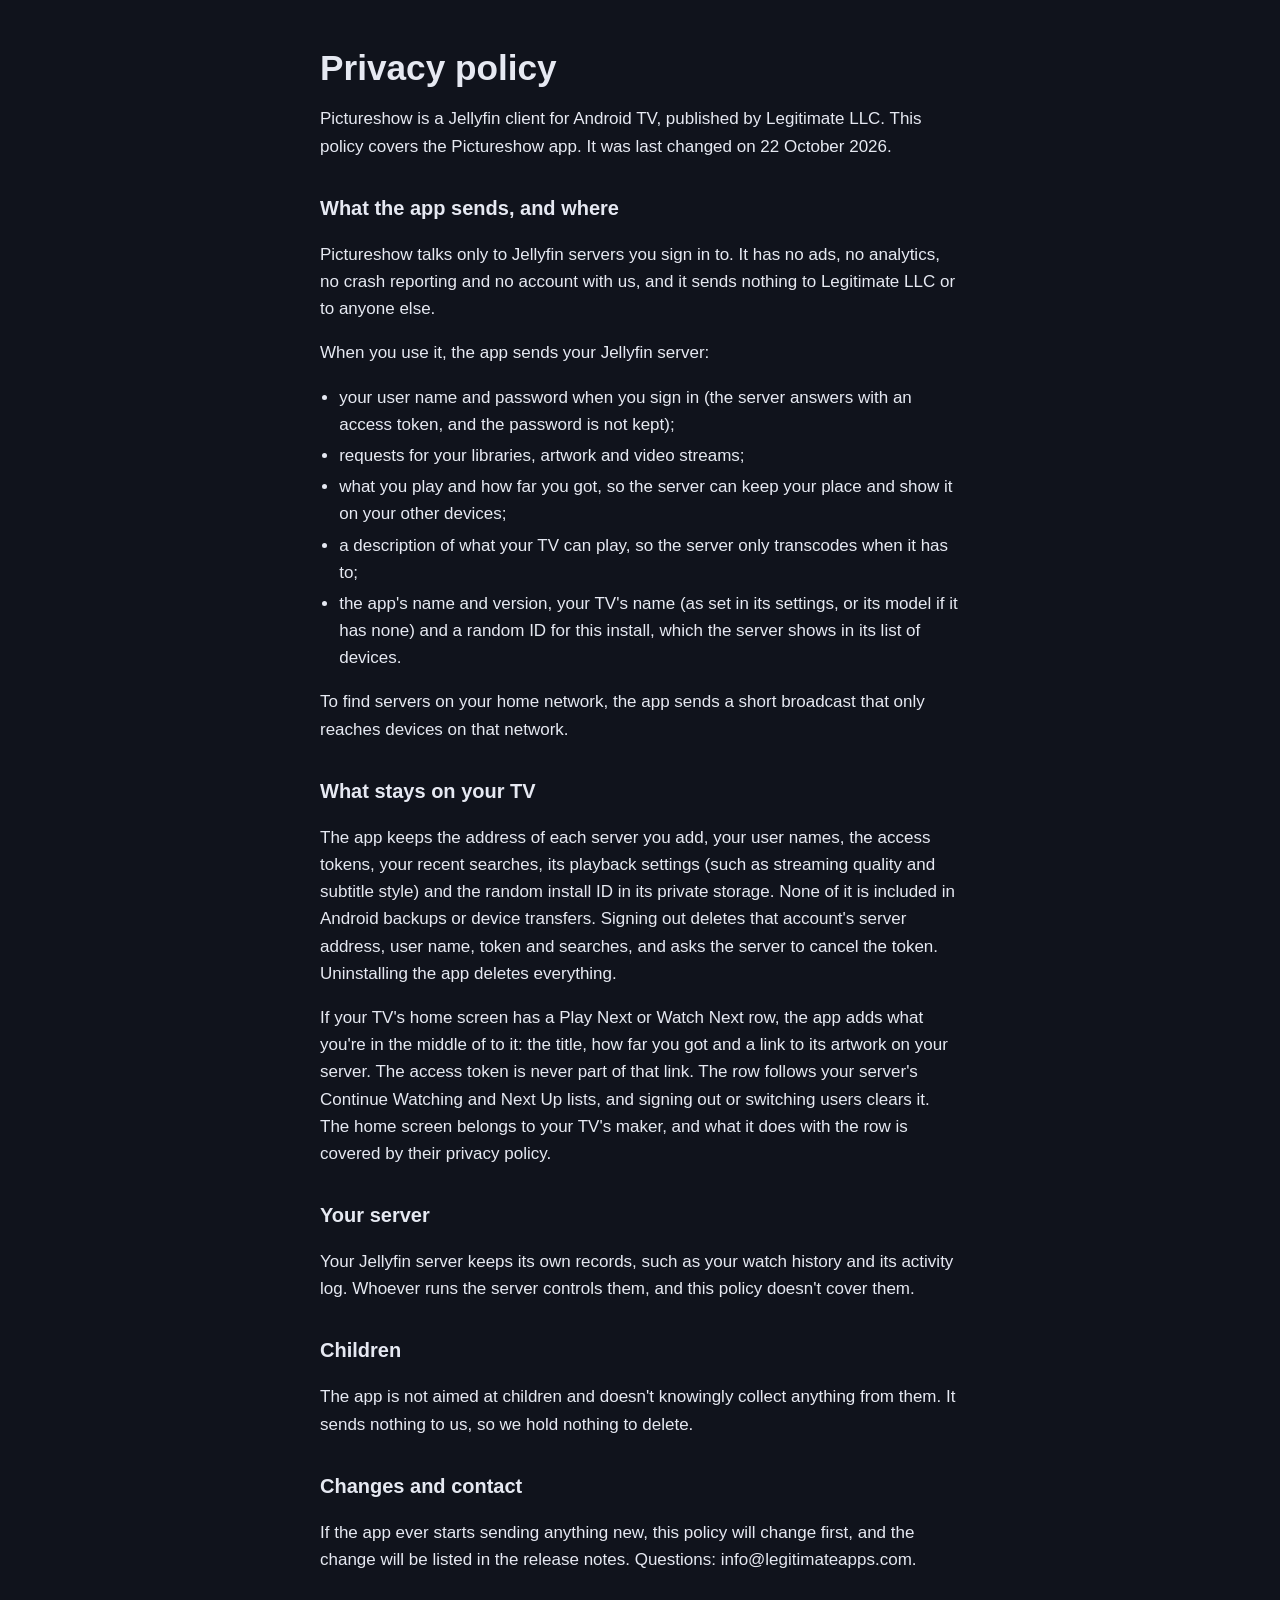
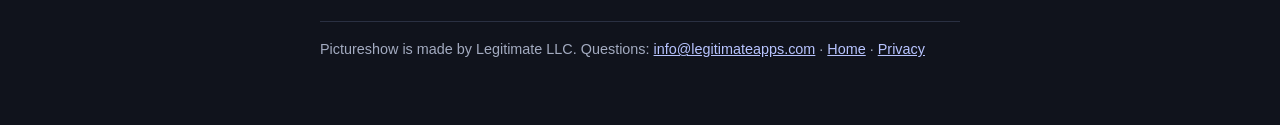
==== privacy/index.html @ 72995e78 "Home and privacy pages" ====
<!doctype html>
<html lang="en">
<head>
<meta charset="utf-8">
<meta name="viewport" content="width=device-width, initial-scale=1">
<title>Pictureshow privacy policy</title>
<style>
:root { --bg: #10131c; --card: #171b27; --ink: #e6e9f2; --muted: #a3abc0; --accent: #b8c4ff; --line: #2a3042; }
* { box-sizing: border-box; }
body { margin: 0; background: var(--bg); color: var(--ink);
  font: 17px/1.6 -apple-system, BlinkMacSystemFont, "Segoe UI", Roboto, "Helvetica Neue", Arial, sans-serif; }
main { max-width: 42rem; margin: 0 auto; padding: 48px 16px 64px; }
a { color: var(--accent); }
h1 { font-size: 2.2rem; line-height: 1.15; margin: 0 0 8px; }
h2 { font-size: 1.25rem; margin: 32px 0 8px; }
.mark { display: inline-grid; place-items: center; width: 64px; height: 64px; border-radius: 14px; background: var(--card);
  color: var(--accent); font-weight: 700; font-size: 38px; margin-bottom: 20px; }
.lede { color: var(--muted); font-size: 1.15rem; margin: 0 0 28px; }
ul { padding-left: 1.2rem; }
li { margin: 4px 0; }
footer { margin-top: 48px; padding-top: 16px; border-top: 1px solid var(--line); color: var(--muted); font-size: 0.9rem; }
</style>
</head>
<body>
<main>
<h1>Privacy policy</h1>
<p>Pictureshow is a Jellyfin client for Android TV, published by Legitimate LLC. This policy covers the Pictureshow app.
It was last changed on 22 October 2026.</p>
<h2>What the app sends, and where</h2>
<p>Pictureshow talks only to Jellyfin servers you sign in to. It has no ads, no analytics, no crash reporting and no
account with us, and it sends nothing to Legitimate LLC or to anyone else.</p>
<p>When you use it, the app sends your Jellyfin server:</p>
<ul>
<li>your user name and password when you sign in (the server answers with an access token, and the password is not
  kept);</li>
<li>requests for your libraries, artwork and video streams;</li>
<li>what you play and how far you got, so the server can keep your place and show it on your other devices;</li>
<li>a description of what your TV can play, so the server only transcodes when it has to;</li>
<li>the app's name and version, your TV's name (as set in its settings, or its model if it has none) and a random ID
  for this install, which the server shows in its list of devices.</li>
</ul>
<p>To find servers on your home network, the app sends a short broadcast that only reaches devices on that network.</p>
<h2>What stays on your TV</h2>
<p>The app keeps the address of each server you add, your user names, the access tokens, your recent searches, its
playback settings (such as streaming quality and subtitle style) and the random install ID in its private storage.
None of it is included in Android backups or device transfers. Signing out deletes that account's server address,
user name, token and searches, and asks the server to cancel the token. Uninstalling the app deletes everything.</p>
<p>If your TV's home screen has a Play Next or Watch Next row, the app adds what you're in the middle of to it: the title,
how far you got and a link to its artwork on your server. The access token is never part of that link. The row follows
your server's Continue Watching and Next Up lists, and signing out or switching users clears it. The home screen
belongs to your TV's maker, and what it does with the row is covered by their privacy policy.</p>
<h2>Your server</h2>
<p>Your Jellyfin server keeps its own records, such as your watch history and its activity log. Whoever runs the server
controls them, and this policy doesn't cover them.</p>
<h2>Children</h2>
<p>The app is not aimed at children and doesn't knowingly collect anything from them. It sends nothing to us, so we hold
nothing to delete.</p>
<h2>Changes and contact</h2>
<p>If the app ever starts sending anything new, this policy will change first, and the change will be listed in the
release notes. Questions: info@legitimateapps.com.</p>
<footer>Pictureshow is made by Legitimate LLC. Questions: <a href="mailto:info@legitimateapps.com">info@legitimateapps.com</a>
· <a href="/">Home</a> · <a href="/privacy/">Privacy</a></footer>
</main>
</body>
</html>
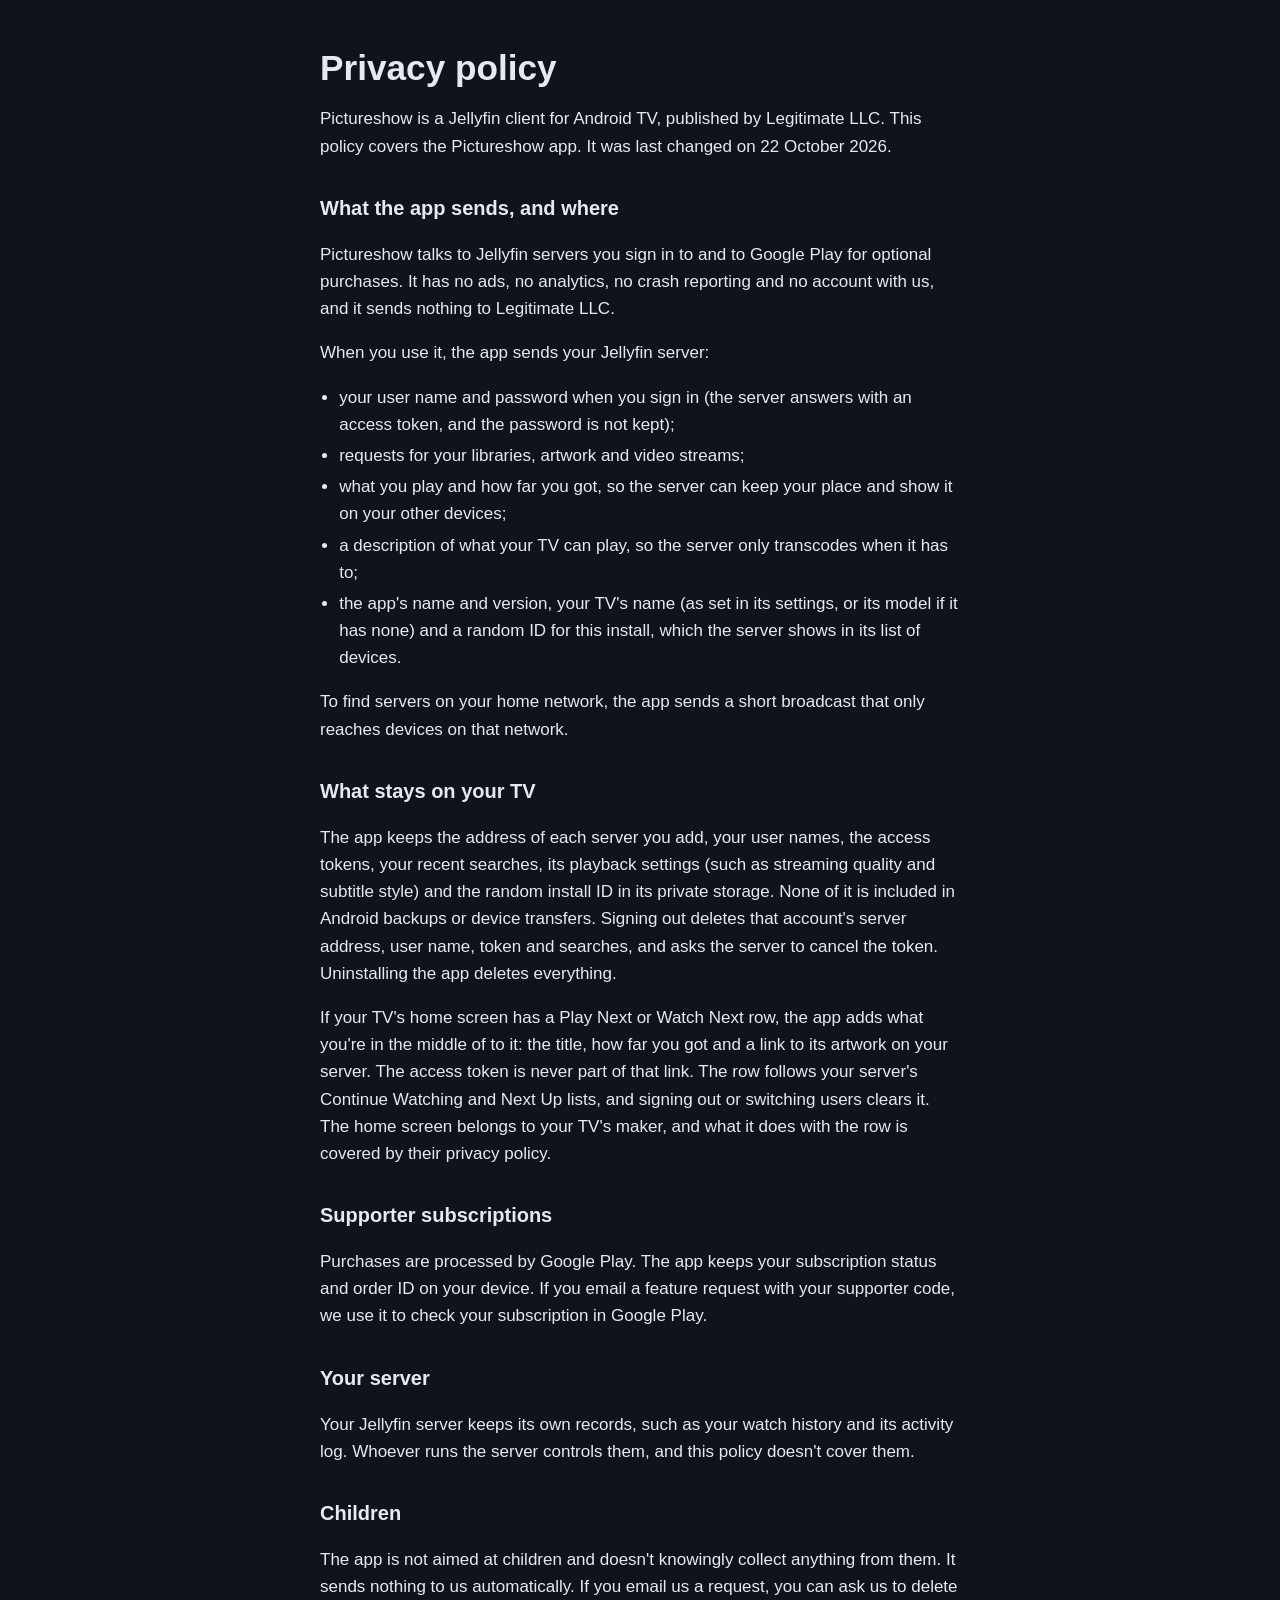
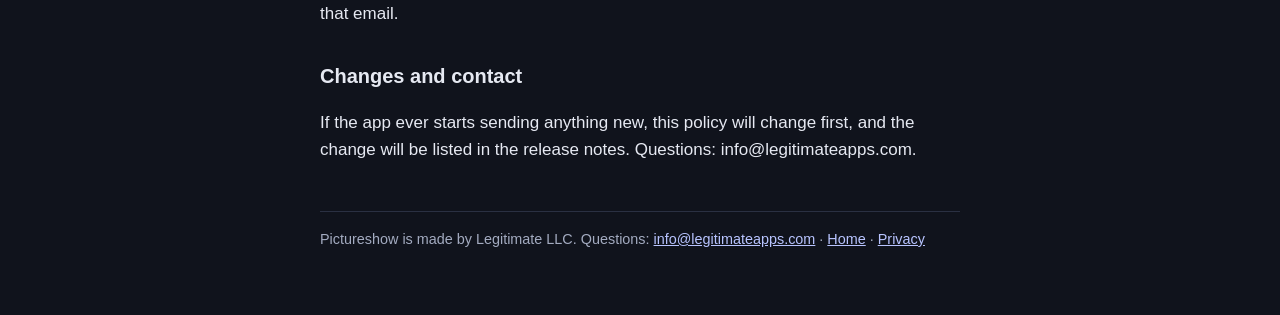
==== commit 8afe1569: "Privacy: Google Play supporter subscriptions" ====
--- a/privacy/index.html
+++ b/privacy/index.html
@@ -27,8 +27,8 @@
 <p>Pictureshow is a Jellyfin client for Android TV, published by Legitimate LLC. This policy covers the Pictureshow app.
 It was last changed on 22 October 2026.</p>
 <h2>What the app sends, and where</h2>
-<p>Pictureshow talks only to Jellyfin servers you sign in to. It has no ads, no analytics, no crash reporting and no
-account with us, and it sends nothing to Legitimate LLC or to anyone else.</p>
+<p>Pictureshow talks to Jellyfin servers you sign in to and to Google Play for optional purchases. It has no ads, no
+analytics, no crash reporting and no account with us, and it sends nothing to Legitimate LLC.</p>
 <p>When you use it, the app sends your Jellyfin server:</p>
 <ul>
 <li>your user name and password when you sign in (the server answers with an access token, and the password is not
@@ -49,12 +49,15 @@
 how far you got and a link to its artwork on your server. The access token is never part of that link. The row follows
 your server's Continue Watching and Next Up lists, and signing out or switching users clears it. The home screen
 belongs to your TV's maker, and what it does with the row is covered by their privacy policy.</p>
+<h2>Supporter subscriptions</h2>
+<p>Purchases are processed by Google Play. The app keeps your subscription status and order ID on your device.
+If you email a feature request with your supporter code, we use it to check your subscription in Google Play.</p>
 <h2>Your server</h2>
 <p>Your Jellyfin server keeps its own records, such as your watch history and its activity log. Whoever runs the server
 controls them, and this policy doesn't cover them.</p>
 <h2>Children</h2>
-<p>The app is not aimed at children and doesn't knowingly collect anything from them. It sends nothing to us, so we hold
-nothing to delete.</p>
+<p>The app is not aimed at children and doesn't knowingly collect anything from them. It sends nothing to us
+automatically. If you email us a request, you can ask us to delete that email.</p>
 <h2>Changes and contact</h2>
 <p>If the app ever starts sending anything new, this policy will change first, and the change will be listed in the
 release notes. Questions: info@legitimateapps.com.</p>
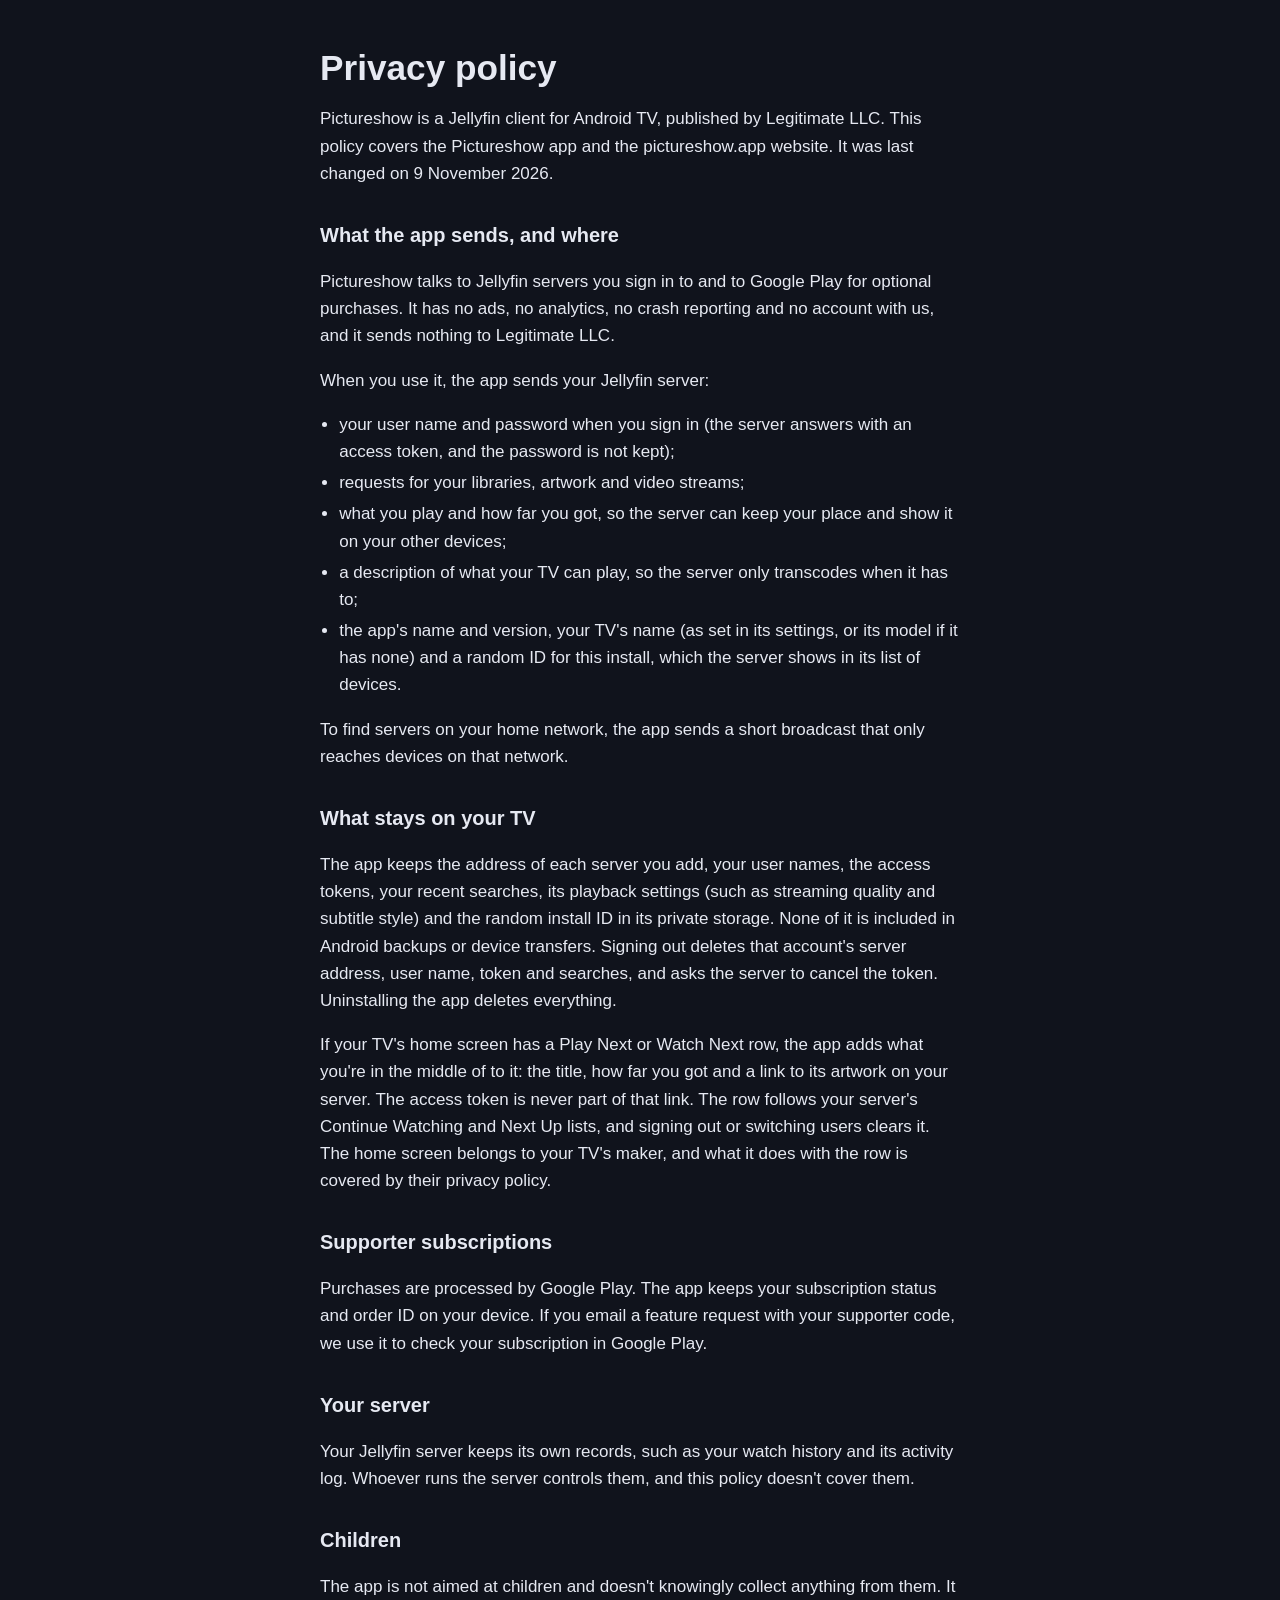
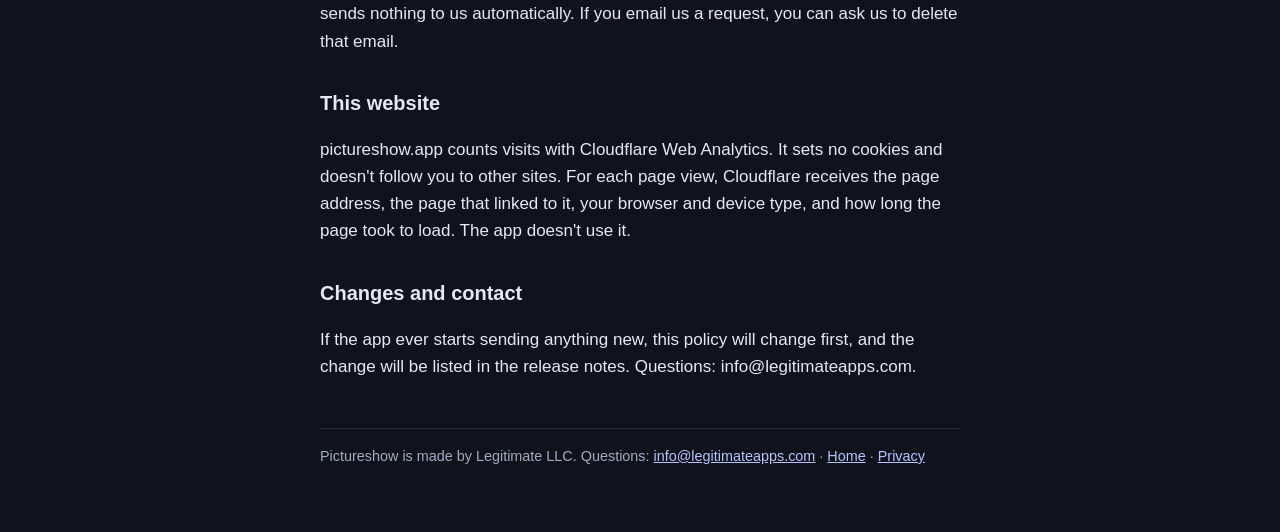
==== commit a3c869fb: "Cloudflare Web Analytics beacon; privacy covers the website" ====
--- a/privacy/index.html
+++ b/privacy/index.html
@@ -4,6 +4,9 @@
 <meta charset="utf-8">
 <meta name="viewport" content="width=device-width, initial-scale=1">
 <title>Pictureshow privacy policy</title>
+<link rel="icon" type="image/png" sizes="32x32" href="/favicon-32.png">
+<link rel="icon" type="image/png" sizes="16x16" href="/favicon-16.png">
+<link rel="apple-touch-icon" href="/apple-touch-icon.png">
 <style>
 :root { --bg: #10131c; --card: #171b27; --ink: #e6e9f2; --muted: #a3abc0; --accent: #b8c4ff; --line: #2a3042; }
 * { box-sizing: border-box; }
@@ -13,8 +16,7 @@
 a { color: var(--accent); }
 h1 { font-size: 2.2rem; line-height: 1.15; margin: 0 0 8px; }
 h2 { font-size: 1.25rem; margin: 32px 0 8px; }
-.mark { display: inline-grid; place-items: center; width: 64px; height: 64px; border-radius: 14px; background: var(--card);
-  color: var(--accent); font-weight: 700; font-size: 38px; margin-bottom: 20px; }
+.mark { display: block; width: 72px; height: 72px; border-radius: 16px; margin-bottom: 20px; }
 .lede { color: var(--muted); font-size: 1.15rem; margin: 0 0 28px; }
 ul { padding-left: 1.2rem; }
 li { margin: 4px 0; }
@@ -24,8 +26,8 @@
 <body>
 <main>
 <h1>Privacy policy</h1>
-<p>Pictureshow is a Jellyfin client for Android TV, published by Legitimate LLC. This policy covers the Pictureshow app.
-It was last changed on 22 October 2026.</p>
+<p>Pictureshow is a Jellyfin client for Android TV, published by Legitimate LLC. This policy covers the Pictureshow app and
+the pictureshow.app website. It was last changed on 9 November 2026.</p>
 <h2>What the app sends, and where</h2>
 <p>Pictureshow talks to Jellyfin servers you sign in to and to Google Play for optional purchases. It has no ads, no
 analytics, no crash reporting and no account with us, and it sends nothing to Legitimate LLC.</p>
@@ -58,11 +60,16 @@
 <h2>Children</h2>
 <p>The app is not aimed at children and doesn't knowingly collect anything from them. It sends nothing to us
 automatically. If you email us a request, you can ask us to delete that email.</p>
+<h2>This website</h2>
+<p>pictureshow.app counts visits with Cloudflare Web Analytics. It sets no cookies and doesn't follow you to other sites.
+For each page view, Cloudflare receives the page address, the page that linked to it, your browser and device type, and
+how long the page took to load. The app doesn't use it.</p>
 <h2>Changes and contact</h2>
 <p>If the app ever starts sending anything new, this policy will change first, and the change will be listed in the
 release notes. Questions: info@legitimateapps.com.</p>
 <footer>Pictureshow is made by Legitimate LLC. Questions: <a href="mailto:info@legitimateapps.com">info@legitimateapps.com</a>
 · <a href="/">Home</a> · <a href="/privacy/">Privacy</a></footer>
 </main>
+<script defer src="https://static.cloudflareinsights.com/beacon.min.js" data-cf-beacon='{"token": "472abf4df27d4ce8a2143633f538b3cb"}'></script>
 </body>
 </html>
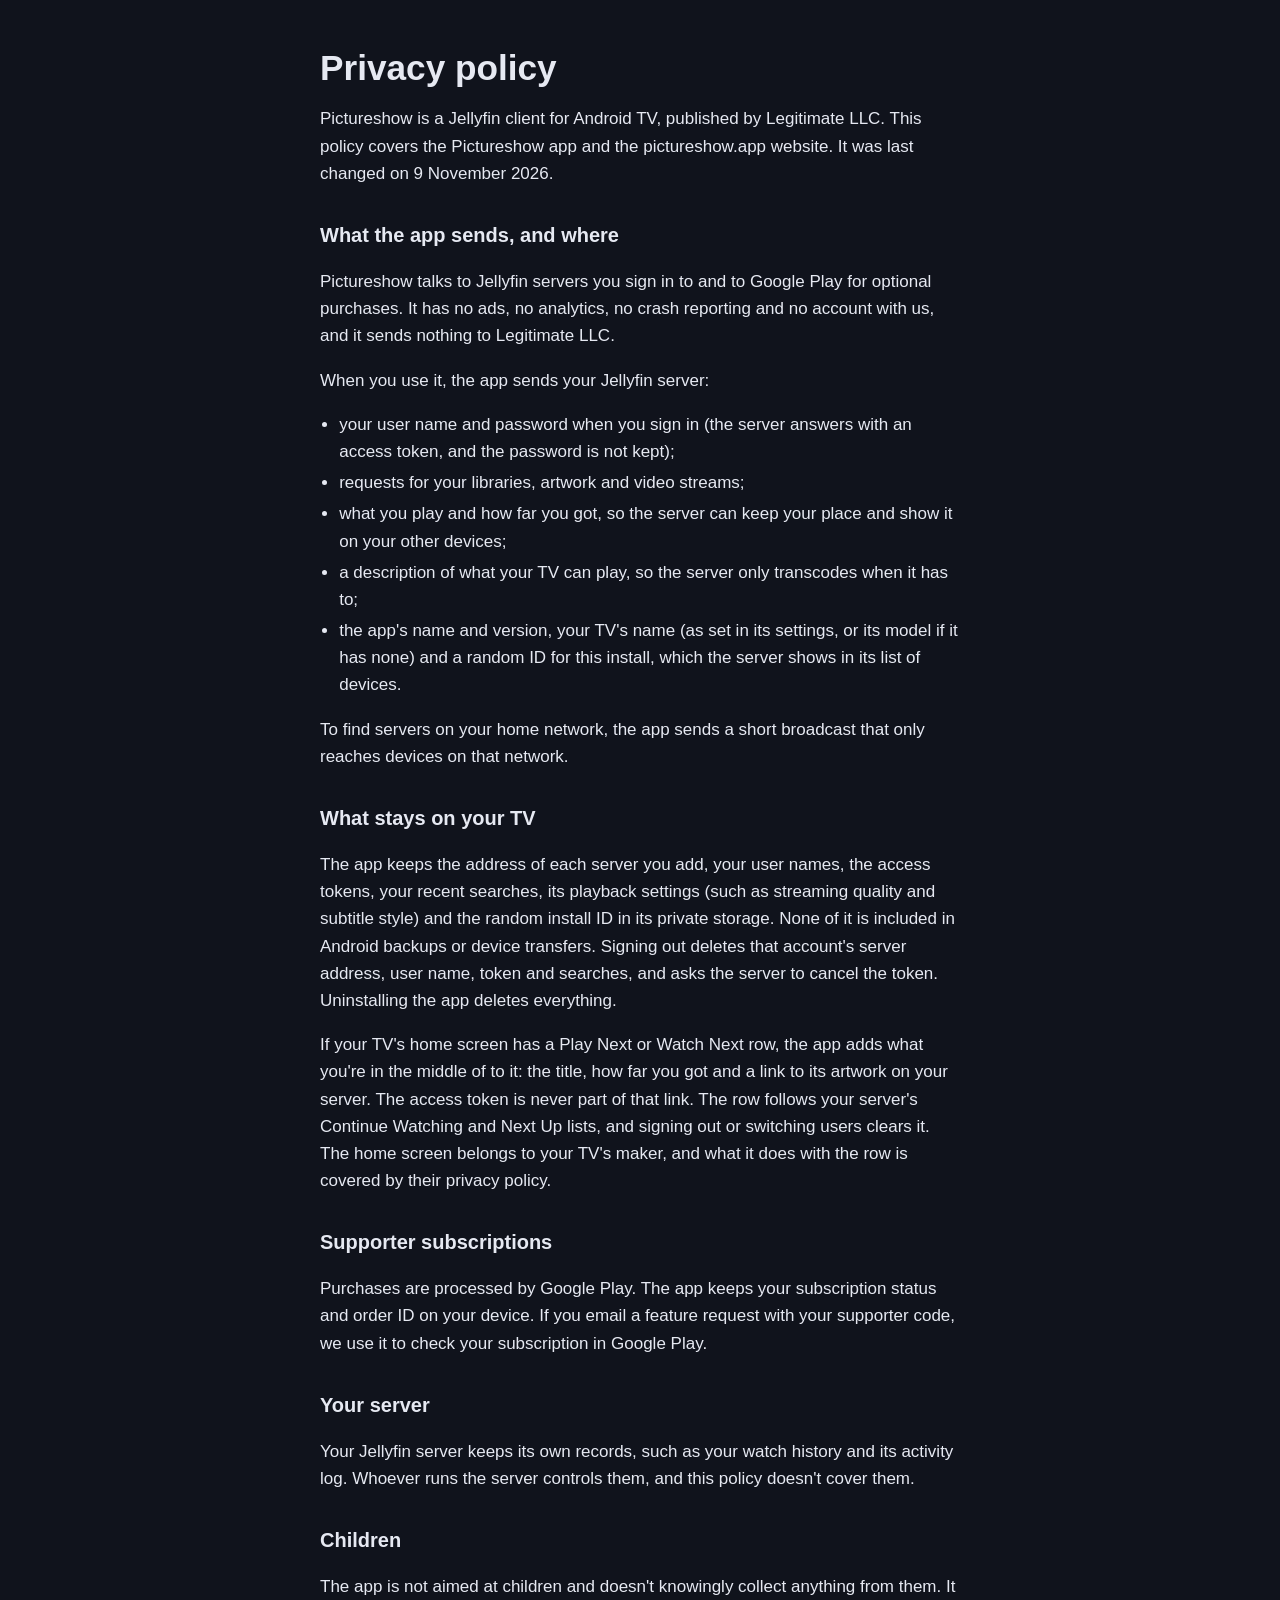
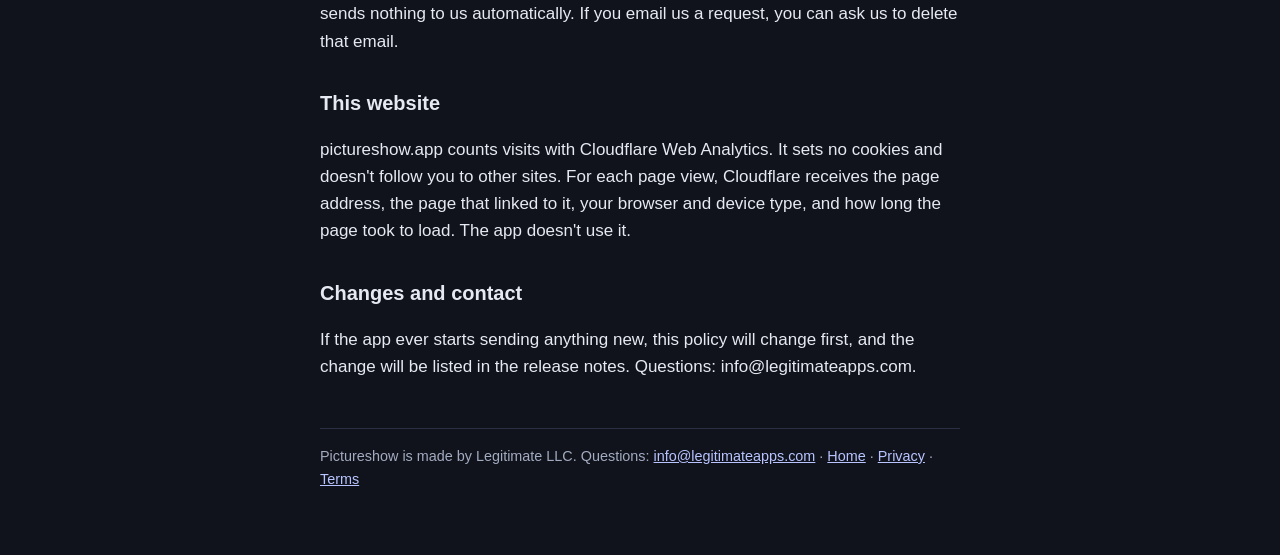
==== commit 3ebd7a64: "Terms of service page" ====
--- a/privacy/index.html
+++ b/privacy/index.html
@@ -68,7 +68,7 @@
 <p>If the app ever starts sending anything new, this policy will change first, and the change will be listed in the
 release notes. Questions: info@legitimateapps.com.</p>
 <footer>Pictureshow is made by Legitimate LLC. Questions: <a href="mailto:info@legitimateapps.com">info@legitimateapps.com</a>
-· <a href="/">Home</a> · <a href="/privacy/">Privacy</a></footer>
+· <a href="/">Home</a> · <a href="/privacy/">Privacy</a> · <a href="/terms/">Terms</a></footer>
 </main>
 <script defer src="https://static.cloudflareinsights.com/beacon.min.js" data-cf-beacon='{"token": "472abf4df27d4ce8a2143633f538b3cb"}'></script>
 </body>
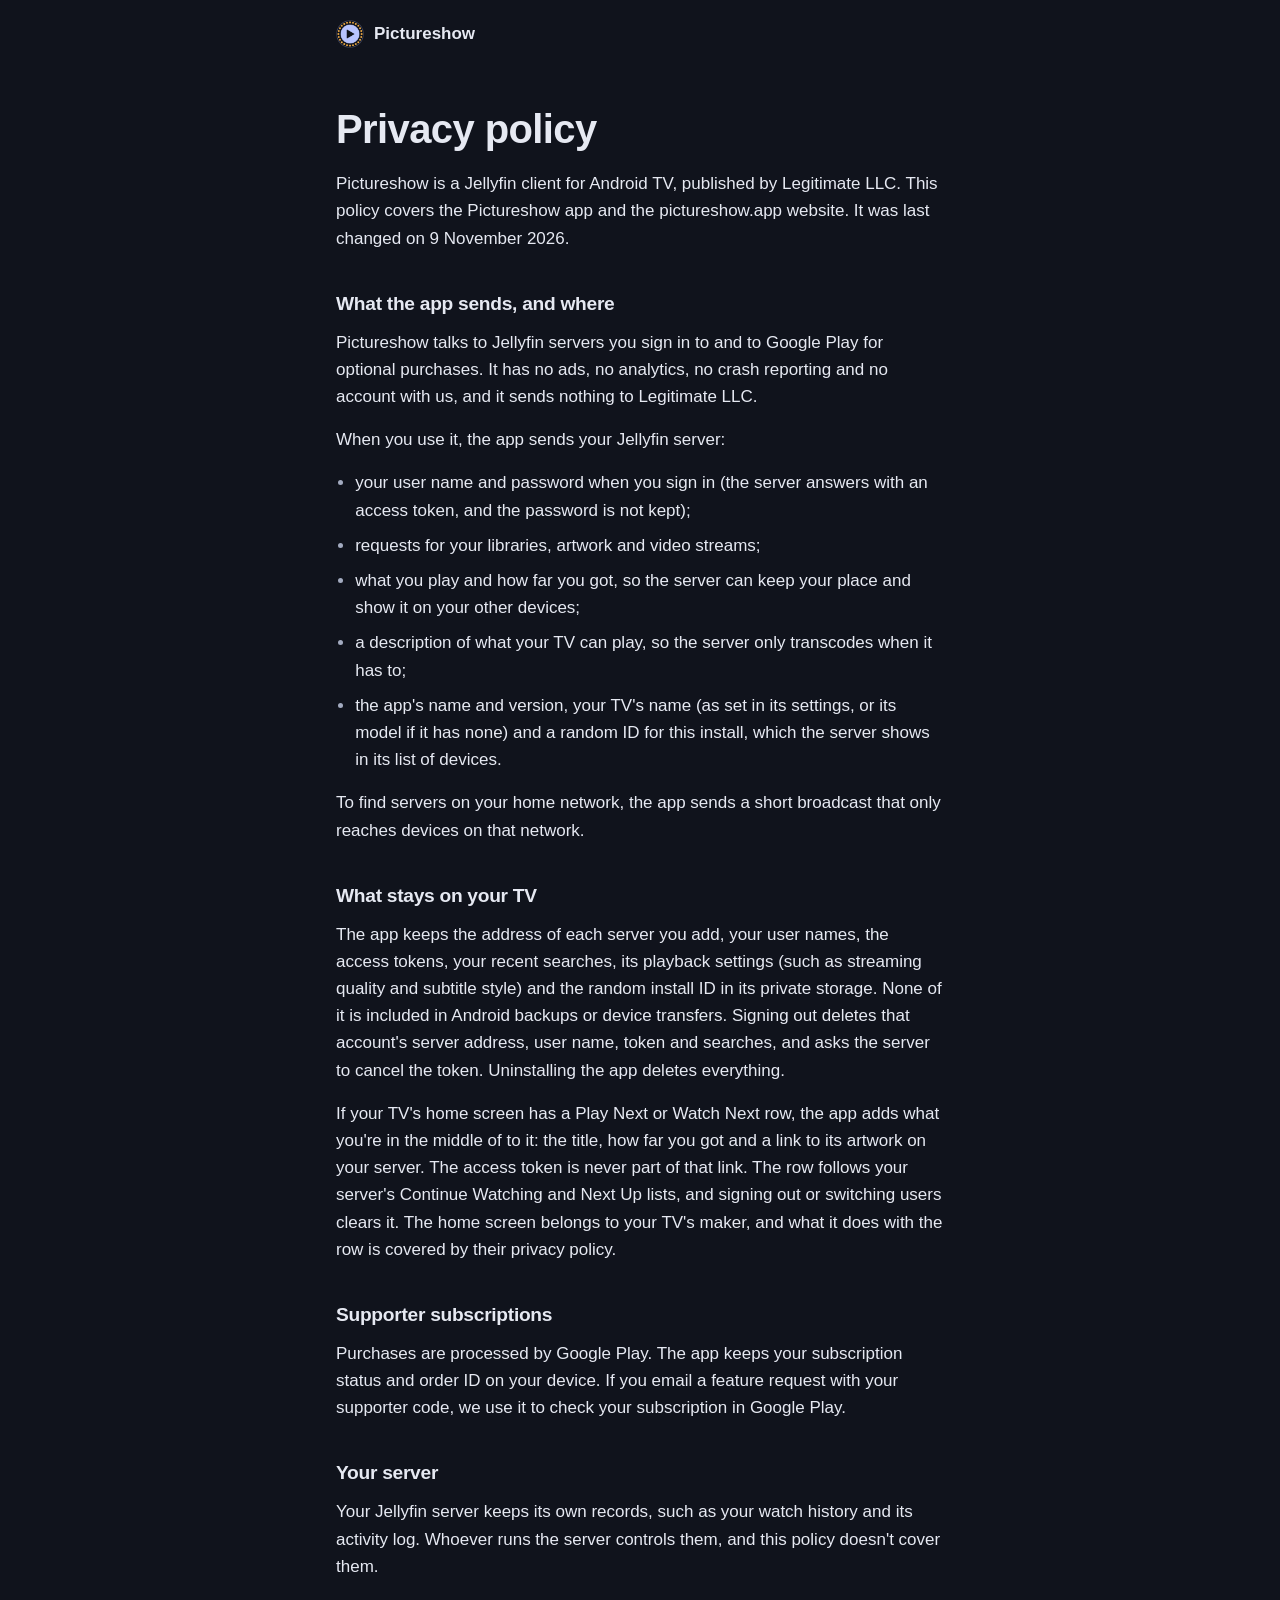
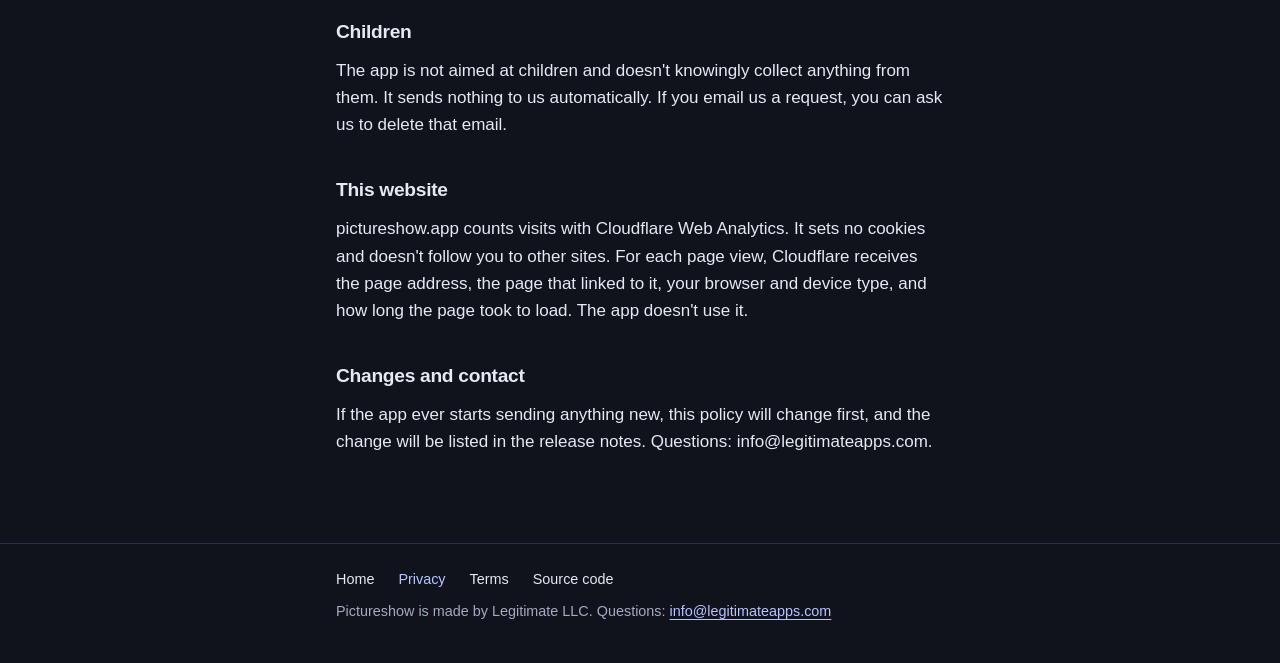
==== commit 55aa4eec: "Redesign: hero with the TV home screen, feature grid, shared stylesheet, reading column for legal pa" ====
--- a/privacy/index.html
+++ b/privacy/index.html
@@ -4,27 +4,26 @@
 <meta charset="utf-8">
 <meta name="viewport" content="width=device-width, initial-scale=1">
 <title>Pictureshow privacy policy</title>
+<meta name="description" content="What Pictureshow collects, what it shares, and the choices you have.">
+<link rel="canonical" href="https://pictureshow.app/privacy/">
+<meta property="og:type" content="website">
+<meta property="og:site_name" content="Pictureshow">
+<meta property="og:title" content="Pictureshow privacy policy">
+<meta property="og:description" content="What Pictureshow collects, what it shares, and the choices you have.">
+<meta property="og:url" content="https://pictureshow.app/privacy/">
+<meta property="og:image" content="https://pictureshow.app/og.png">
+<meta property="og:image:width" content="1024">
+<meta property="og:image:height" content="500">
+<meta name="twitter:card" content="summary_large_image">
 <link rel="icon" type="image/png" sizes="32x32" href="/favicon-32.png">
 <link rel="icon" type="image/png" sizes="16x16" href="/favicon-16.png">
 <link rel="apple-touch-icon" href="/apple-touch-icon.png">
-<style>
-:root { --bg: #10131c; --card: #171b27; --ink: #e6e9f2; --muted: #a3abc0; --accent: #b8c4ff; --line: #2a3042; }
-* { box-sizing: border-box; }
-body { margin: 0; background: var(--bg); color: var(--ink);
-  font: 17px/1.6 -apple-system, BlinkMacSystemFont, "Segoe UI", Roboto, "Helvetica Neue", Arial, sans-serif; }
-main { max-width: 42rem; margin: 0 auto; padding: 48px 16px 64px; }
-a { color: var(--accent); }
-h1 { font-size: 2.2rem; line-height: 1.15; margin: 0 0 8px; }
-h2 { font-size: 1.25rem; margin: 32px 0 8px; }
-.mark { display: block; width: 72px; height: 72px; border-radius: 16px; margin-bottom: 20px; }
-.lede { color: var(--muted); font-size: 1.15rem; margin: 0 0 28px; }
-ul { padding-left: 1.2rem; }
-li { margin: 4px 0; }
-footer { margin-top: 48px; padding-top: 16px; border-top: 1px solid var(--line); color: var(--muted); font-size: 0.9rem; }
-</style>
+<meta name="theme-color" content="#10131c">
+<link rel="stylesheet" href="/site.css">
 </head>
 <body>
-<main>
+<header class="bar"><div class="wrap narrow"><a class="brand" href="/"><img src="/icon-192.png" alt="" width="28" height="28">Pictureshow</a></div></header>
+<main class="wrap narrow"><article class="doc">
 <h1>Privacy policy</h1>
 <p>Pictureshow is a Jellyfin client for Android TV, published by Legitimate LLC. This policy covers the Pictureshow app and
 the pictureshow.app website. It was last changed on 9 November 2026.</p>
@@ -67,9 +66,11 @@
 <h2>Changes and contact</h2>
 <p>If the app ever starts sending anything new, this policy will change first, and the change will be listed in the
 release notes. Questions: info@legitimateapps.com.</p>
-<footer>Pictureshow is made by Legitimate LLC. Questions: <a href="mailto:info@legitimateapps.com">info@legitimateapps.com</a>
-· <a href="/">Home</a> · <a href="/privacy/">Privacy</a> · <a href="/terms/">Terms</a></footer>
-</main>
+</article></main>
+<footer class="foot"><div class="wrap narrow">
+<nav aria-label="Site"><a href="/">Home</a><a href="/privacy/" aria-current="page">Privacy</a><a href="/terms/">Terms</a><a href="https://github.com/pictureshow/pictureshow">Source code</a></nav>
+<p>Pictureshow is made by Legitimate LLC. Questions: <a href="mailto:info@legitimateapps.com">info@legitimateapps.com</a></p>
+</div></footer>
 <script defer src="https://static.cloudflareinsights.com/beacon.min.js" data-cf-beacon='{"token": "472abf4df27d4ce8a2143633f538b3cb"}'></script>
 </body>
 </html>
--- a/site.css
+++ b/site.css
@@ -0,0 +1,90 @@
+/* Pictureshow site. Same dark palette as the app's window (#10131c).
+   Accent lavender is kept for things you can act on: links, the one button, focus. */
+:root {
+  color-scheme: dark;
+  --bg: #10131c;
+  --raised: #171b27;
+  --ink: #e6e9f2;
+  --muted: #a3abc0;
+  --accent: #b8c4ff;
+  --line: #2a3042;
+  --measure: 38rem;
+}
+* { box-sizing: border-box; }
+html { -webkit-text-size-adjust: 100%; }
+body {
+  margin: 0;
+  background: var(--bg);
+  color: var(--ink);
+  font: 17px/1.6 -apple-system, BlinkMacSystemFont, "Segoe UI", Roboto, "Helvetica Neue", Arial, sans-serif;
+  -webkit-font-smoothing: antialiased;
+}
+img { max-width: 100%; height: auto; }
+a { color: var(--accent); text-underline-offset: 0.18em; text-decoration-thickness: 1px; }
+a:hover { text-decoration-thickness: 2px; }
+:focus-visible { outline: 2px solid var(--accent); outline-offset: 3px; border-radius: 4px; }
+
+.wrap { max-width: 72rem; margin: 0 auto; padding: 0 20px; }
+.wrap.narrow { max-width: calc(var(--measure) + 40px); }
+
+h1, h2 { letter-spacing: -0.015em; }
+h1 { font-size: clamp(2.25rem, 1.6rem + 2.6vw, 3.25rem); line-height: 1.05; margin: 0 0 16px; }
+h2 { font-size: 1.2rem; line-height: 1.3; margin: 0 0 12px; }
+
+/* Home: hero */
+.hero { display: grid; gap: 40px; padding: 48px 0 56px; align-items: center; }
+.mark { display: block; width: 64px; height: 64px; border-radius: 15px; margin-bottom: 24px; }
+.lede { font-size: 1.3rem; line-height: 1.4; margin: 0 0 16px; max-width: 26ch; }
+.intro { color: var(--muted); margin: 0 0 28px; max-width: var(--measure); }
+.button {
+  display: inline-block; padding: 12px 20px; border-radius: 10px;
+  background: var(--accent); color: var(--bg); font-weight: 600; text-decoration: none;
+}
+.button:hover { background: #cdd5ff; }
+.screen { margin: 0; }
+.screen img {
+  display: block; width: 100%; aspect-ratio: 16 / 9;
+  border-radius: 12px; border: 1px solid var(--line);
+  box-shadow: 0 24px 60px -20px rgba(0, 0, 0, 0.7);
+}
+.screen figcaption { color: var(--muted); font-size: 0.85rem; margin-top: 12px; }
+
+/* Home: features */
+.features { border-top: 1px solid var(--line); padding: 40px 0 8px; }
+.features ul { list-style: none; margin: 0; padding: 0; display: grid; gap: 0 40px; }
+.features li { padding: 14px 0; border-bottom: 1px solid var(--line); }
+.features li:last-child { border-bottom: 0; }
+.note { color: var(--muted); font-size: 0.95rem; margin: 24px 0 0; }
+
+@media (min-width: 720px) {
+  .features ul { grid-template-columns: 1fr 1fr; }
+  .features li:nth-last-child(2) { border-bottom: 0; }
+}
+@media (min-width: 960px) {
+  .hero { grid-template-columns: minmax(0, 5fr) minmax(0, 7fr); gap: 56px; padding: 72px 0 80px; }
+  .features ul { grid-template-columns: repeat(3, 1fr); }
+  .features li:nth-last-child(3) { border-bottom: 0; }
+}
+
+/* Legal pages */
+.bar { padding: 20px 0; }
+.brand { display: inline-flex; align-items: center; gap: 10px; color: var(--ink); font-weight: 600; text-decoration: none; }
+.brand img { width: 28px; height: 28px; border-radius: 7px; }
+.doc { max-width: var(--measure); padding: 32px 0 16px; }
+.doc h1 { font-size: clamp(2rem, 1.7rem + 1.4vw, 2.5rem); margin-bottom: 20px; }
+.doc h2 { margin-top: 40px; }
+.doc p { margin: 0 0 16px; }
+.doc ul { padding-left: 1.2rem; margin: 0 0 16px; }
+.doc li { margin: 8px 0; }
+.doc li::marker { color: var(--muted); }
+
+/* Footer, every page */
+.foot { border-top: 1px solid var(--line); margin-top: 56px; padding: 24px 0 40px; color: var(--muted); font-size: 0.9rem; }
+.foot nav { display: flex; flex-wrap: wrap; gap: 8px 24px; margin-bottom: 8px; }
+.foot nav a { color: var(--ink); text-decoration: none; }
+.foot nav a:hover, .foot nav a[aria-current="page"] { color: var(--accent); }
+.foot p { margin: 0; }
+@media (min-width: 720px) {
+  .foot .wrap:not(.narrow) { display: flex; justify-content: space-between; align-items: baseline; gap: 24px; }
+  .foot .wrap:not(.narrow) nav { margin: 0; order: 2; }
+}
